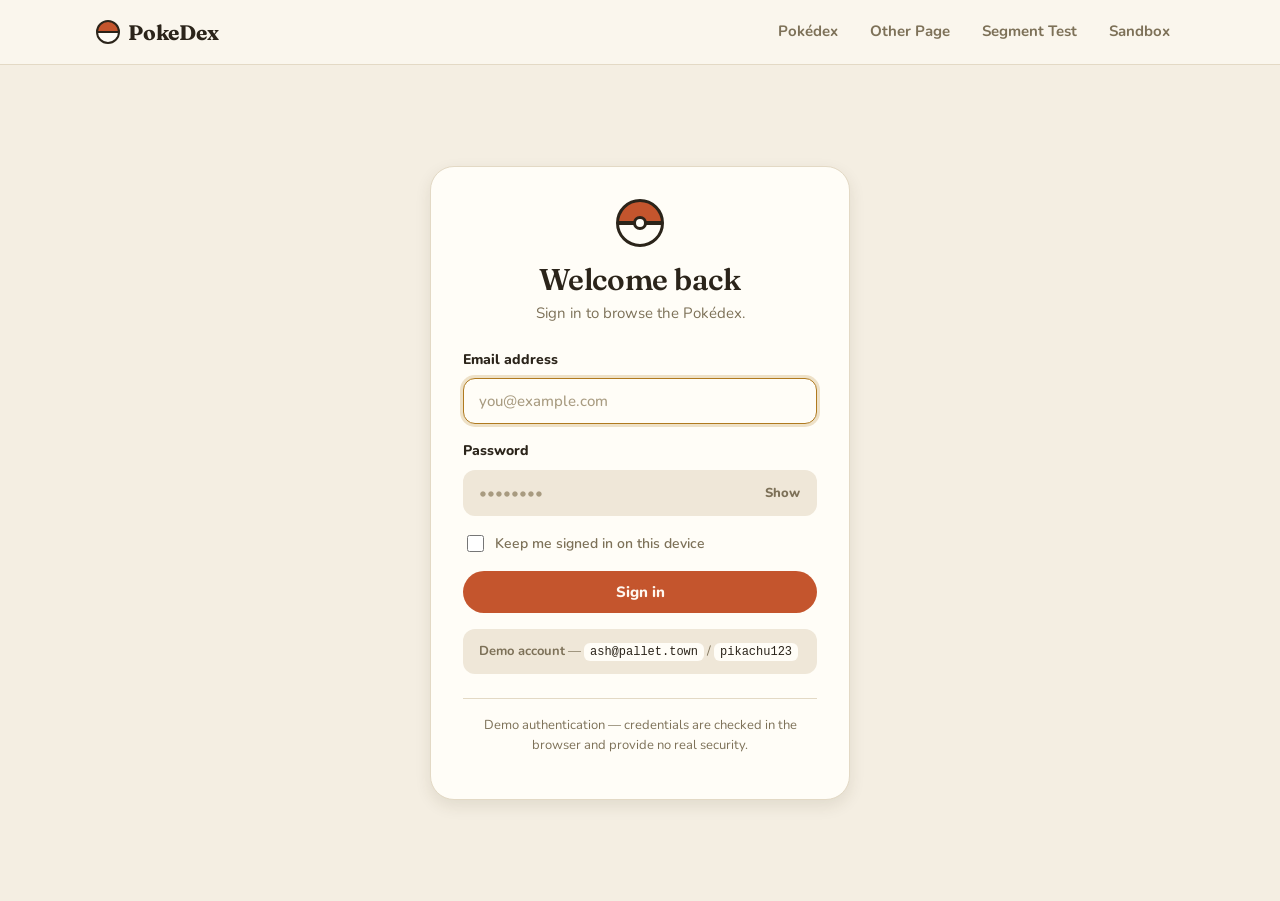
==== index.html @ d4e17fa4 "Rebuild PokeDex with shared design system and demo login - Remove Pendo instrumentation - Add token-" ====
<!DOCTYPE html>
<html lang="en">
<head>
	<meta charset="utf-8">
	<meta name="viewport" content="width=device-width, initial-scale=1">
	<title>PokeDex</title>
	<meta name="description" content="Browse the original 151 Pokémon.">

	<link rel="preconnect" href="https://fonts.googleapis.com">
	<link rel="preconnect" href="https://fonts.gstatic.com" crossorigin>
	<link href="https://fonts.googleapis.com/css2?family=Fraunces:opsz,wght@9..144,600;9..144,700&family=Nunito:wght@400;500;600;700;800&display=swap" rel="stylesheet">
	<link rel="preconnect" href="https://pokeapi.co">
	<link rel="stylesheet" href="css/style.css">

	<script src="js/demo-users.js"></script>
	<script src="js/auth.js"></script>
	<script>
		// Guard runs before any content paints. Flip PROTECTED to false to
		// make the Pokédex public (see README.md).
		var PROTECTED = true;
		if (PROTECTED) window.PokeDex.auth.requireAuth();
	</script>
</head>
<body>
	<header data-site-header></header>

	<main class="page">
		<div class="page-heading">
			<div class="page-heading__title">
				<h1>Pokédex</h1>
			</div>
			<p class="page-heading__sub">The original 151. Select one for its stats.</p>
		</div>

		<div class="toolbar">
			<div class="field toolbar__search">
				<label class="field__label" for="search">Search</label>
				<input class="input" id="search" type="search" placeholder="Name or number…" autocomplete="off">
			</div>

			<div class="field toolbar__filter">
				<label class="field__label" for="typeFilter">Type</label>
				<select class="select" id="typeFilter">
					<option value="">All types</option>
				</select>
			</div>

			<p class="toolbar__count" id="resultCount" aria-live="polite"></p>
		</div>

		<ul class="poke-grid" id="pokeList"></ul>

		<div class="state hidden" id="emptyState">
			<h2 class="state__title">No matches</h2>
			<p>Nothing lines up with that search. Try a different name or number.</p>
		</div>

		<div class="state hidden" id="errorState">
			<h2 class="state__title">Couldn't load the Pokédex</h2>
			<p id="errorMessage">The PokéAPI request failed.</p>
			<button class="btn" id="retryBtn" type="button">Try again</button>
		</div>
	</main>

	<footer class="site-footer">
		Data from <a href="https://pokeapi.co" target="_blank" rel="noopener noreferrer">PokéAPI</a>.
	</footer>

	<script src="js/nav.js"></script>
	<script src="js/pokedex.js"></script>
</body>
</html>
---- css/style.css ----
/* ==========================================================================
   PokeDex — shared design system
   Warm paper palette, soft rounded shapes, cards tinted by Pokémon type.
   Tokens first, then primitives, then components. Every page loads this file.
   ========================================================================== */

/* --- Tokens --------------------------------------------------------------- */

:root {
	--bg: #f4eee2;
	--surface: #faf6ed;
	--surface-raised: #fffdf7;
	--surface-sunken: #efe7d8;

	--text: #2b241a;
	--text-muted: #7d7158;
	--text-faint: #a89b80;

	--border: #e3d9c5;
	--border-strong: #cdbfa4;

	--accent: #c4552d;
	--accent-hover: #a8431f;
	--accent-soft: #f9e4d8;
	--accent-text: #fff8f0;

	--focus: #b07a1f;
	--danger: #b3261e;
	--danger-soft: #fbe3df;
	--success: #3b6d11;
	--success-soft: #e6efd6;

	/* How strongly a Pokémon's type colors its card and badge. */
	--tint-soft: 20%;
	--tint-mid: 42%;
	--tint-ink: 58%;

	--radius-sm: 12px;
	--radius: 18px;
	--radius-lg: 24px;
	--radius-pill: 999px;

	--shadow-sm: 0 1px 2px rgba(61, 46, 22, 0.06);
	--shadow: 0 6px 16px rgba(61, 46, 22, 0.1);
	--shadow-lg: 0 20px 50px rgba(61, 46, 22, 0.22);

	--space-1: 4px;
	--space-2: 8px;
	--space-3: 12px;
	--space-4: 16px;
	--space-5: 24px;
	--space-6: 32px;
	--space-7: 48px;

	--font: "Nunito", -apple-system, BlinkMacSystemFont, "Segoe UI", Helvetica, Arial, sans-serif;
	--font-display: "Fraunces", Georgia, "Times New Roman", serif;
	--font-mono: ui-monospace, SFMono-Regular, "SF Mono", Menlo, Consolas, monospace;

	--nav-height: 64px;
	--content-max: 1120px;
}

@media (prefers-color-scheme: dark) {
	:root:not([data-theme="light"]) {
		--bg: #1a1612;
		--surface: #211c16;
		--surface-raised: #2a241d;
		--surface-sunken: #171310;

		--text: #f1e9da;
		--text-muted: #b3a68e;
		--text-faint: #7f7460;

		--border: #3a3229;
		--border-strong: #4d4335;

		--accent: #e8784d;
		--accent-hover: #f08a62;
		--accent-soft: #3d2418;
		--accent-text: #241109;

		--focus: #e0a84a;
		--danger: #f28b7d;
		--danger-soft: #3d1f1a;
		--success: #9ccb6b;
		--success-soft: #22301a;

		--tint-soft: 28%;
		--tint-mid: 50%;
		--tint-ink: 55%;

		--shadow-sm: 0 1px 2px rgba(0, 0, 0, 0.4);
		--shadow: 0 6px 16px rgba(0, 0, 0, 0.45);
		--shadow-lg: 0 20px 50px rgba(0, 0, 0, 0.6);
	}
}

:root[data-theme="dark"] {
	--bg: #1a1612;
	--surface: #211c16;
	--surface-raised: #2a241d;
	--surface-sunken: #171310;

	--text: #f1e9da;
	--text-muted: #b3a68e;
	--text-faint: #7f7460;

	--border: #3a3229;
	--border-strong: #4d4335;

	--accent: #e8784d;
	--accent-hover: #f08a62;
	--accent-soft: #3d2418;
	--accent-text: #241109;

	--focus: #e0a84a;
	--danger: #f28b7d;
	--danger-soft: #3d1f1a;
	--success: #9ccb6b;
	--success-soft: #22301a;

	--tint-soft: 28%;
	--tint-mid: 50%;
	--tint-ink: 55%;

	--shadow-sm: 0 1px 2px rgba(0, 0, 0, 0.4);
	--shadow: 0 6px 16px rgba(0, 0, 0, 0.45);
	--shadow-lg: 0 20px 50px rgba(0, 0, 0, 0.6);
}

/* --- Type palette ---------------------------------------------------------
   One hue per type. Everything else (card wash, badge fill, ink) is derived
   with color-mix against the current surface and text, so the same 18 lines
   work in light and dark mode. */

:root {
	--t: var(--text-faint);
}

.t-normal {
	--t: #a8a077;
}
.t-fire {
	--t: #e2642e;
}
.t-water {
	--t: #4a8fd8;
}
.t-electric {
	--t: #e9b60c;
}
.t-grass {
	--t: #5fa83c;
}
.t-ice {
	--t: #5cb9c1;
}
.t-fighting {
	--t: #c0392b;
}
.t-poison {
	--t: #9b4f9b;
}
.t-ground {
	--t: #c7984a;
}
.t-flying {
	--t: #8a7fd6;
}
.t-psychic {
	--t: #e4588a;
}
.t-bug {
	--t: #93a81c;
}
.t-rock {
	--t: #b59a3c;
}
.t-ghost {
	--t: #6b5a9e;
}
.t-dragon {
	--t: #6f4bd8;
}
.t-dark {
	--t: #6b574d;
}
.t-steel {
	--t: #8a8ca3;
}
.t-fairy {
	--t: #e08bb0;
}

/* --- Reset ---------------------------------------------------------------- */

*,
*::before,
*::after {
	box-sizing: border-box;
}

html {
	-webkit-text-size-adjust: 100%;
}

body {
	margin: 0;
	background-color: var(--bg);
	color: var(--text);
	font-family: var(--font);
	font-size: 16px;
	line-height: 1.55;
	-webkit-font-smoothing: antialiased;
}

h1,
h2,
h3,
h4 {
	margin: 0 0 var(--space-3);
	line-height: 1.15;
	font-weight: 700;
	letter-spacing: -0.01em;
}

h1,
h2 {
	font-family: var(--font-display);
	font-weight: 600;
}

h1 {
	font-size: clamp(32px, 5vw, 44px);
}
h2 {
	font-size: clamp(22px, 3vw, 28px);
}
h3 {
	font-size: 17px;
	font-weight: 800;
}

p {
	margin: 0 0 var(--space-3);
}

a {
	color: var(--accent);
	text-decoration: none;
}

a:hover {
	text-decoration: underline;
}

img {
	max-width: 100%;
	display: block;
}

code {
	font-family: var(--font-mono);
	font-size: 0.9em;
}

:focus-visible {
	outline: 2px solid var(--focus);
	outline-offset: 2px;
	border-radius: var(--radius-sm);
}

.visually-hidden {
	position: absolute;
	width: 1px;
	height: 1px;
	padding: 0;
	margin: -1px;
	overflow: hidden;
	clip: rect(0 0 0 0);
	white-space: nowrap;
	border: 0;
}

.hidden {
	display: none !important;
}

/* --- Layout --------------------------------------------------------------- */

.page {
	max-width: var(--content-max);
	margin: 0 auto;
	padding: var(--space-6) var(--space-4) var(--space-7);
}

.page--narrow {
	max-width: 760px;
}

.stack > * + * {
	margin-top: var(--space-4);
}

.panel {
	background-color: var(--surface-raised);
	border: 1px solid var(--border);
	border-radius: var(--radius-lg);
	padding: var(--space-5);
	box-shadow: var(--shadow-sm);
}

/* --- Site header / nav ---------------------------------------------------- */

.site-header {
	position: sticky;
	top: 0;
	z-index: 50;
	background-color: var(--surface);
	border-bottom: 1px solid var(--border);
}

.site-header__inner {
	max-width: var(--content-max);
	margin: 0 auto;
	min-height: var(--nav-height);
	padding: var(--space-2) var(--space-4);
	display: flex;
	align-items: center;
	gap: var(--space-4);
	flex-wrap: wrap;
}

.brand {
	display: inline-flex;
	align-items: center;
	gap: var(--space-2);
	font-family: var(--font-display);
	font-weight: 700;
	font-size: 21px;
	letter-spacing: -0.01em;
	color: var(--text);
}

.brand:hover {
	text-decoration: none;
}

.brand__mark {
	width: 24px;
	height: 24px;
	border-radius: 50%;
	background: linear-gradient(180deg, var(--accent) 0 46%, var(--text) 46% 54%, var(--surface-raised) 54% 100%);
	border: 2px solid var(--text);
	flex: none;
}

.site-nav {
	display: flex;
	align-items: center;
	gap: var(--space-1);
	margin-left: auto;
	flex-wrap: wrap;
}

.site-nav__link {
	display: block;
	padding: var(--space-2) 14px;
	border-radius: var(--radius-pill);
	color: var(--text-muted);
	font-size: 15px;
	font-weight: 700;
}

.site-nav__link:hover {
	background-color: var(--surface-sunken);
	color: var(--text);
	text-decoration: none;
}

.site-nav__link[aria-current="page"] {
	color: var(--accent);
	background-color: var(--accent-soft);
}

.site-nav__user {
	display: inline-flex;
	align-items: center;
	gap: var(--space-2);
	padding-left: var(--space-3);
	margin-left: var(--space-2);
	border-left: 1px solid var(--border);
	font-size: 14px;
	font-weight: 600;
	color: var(--text-muted);
}

@media (max-width: 600px) {
	.site-header__inner {
		gap: var(--space-2);
		padding: var(--space-2) var(--space-3);
	}

	.site-nav {
		width: 100%;
		margin-left: 0;
	}

	.site-nav__link {
		padding: var(--space-2) var(--space-3);
		font-size: 14px;
	}

	.site-nav__user {
		margin-left: auto;
		padding-left: var(--space-2);
	}

	/* The name is redundant next to the avatar when space is tight. */
	.site-nav__user > span:not(.avatar) {
		display: none;
	}
}

.avatar {
	width: 30px;
	height: 30px;
	border-radius: 50%;
	background-color: var(--accent);
	color: var(--accent-text);
	display: grid;
	place-items: center;
	font-size: 12px;
	font-weight: 800;
	flex: none;
}

/* --- Buttons -------------------------------------------------------------- */

.btn {
	display: inline-flex;
	align-items: center;
	justify-content: center;
	gap: var(--space-2);
	padding: 11px 22px;
	border: 1px solid transparent;
	border-radius: var(--radius-pill);
	background-color: var(--accent);
	color: var(--accent-text);
	font-family: inherit;
	font-size: 15px;
	font-weight: 800;
	line-height: 1.2;
	cursor: pointer;
	transition: background-color 120ms ease, border-color 120ms ease, opacity 120ms ease, transform 120ms ease;
}

.btn:hover:not(:disabled) {
	background-color: var(--accent-hover);
	text-decoration: none;
}

.btn:active:not(:disabled) {
	transform: scale(0.98);
}

.btn:disabled,
.btn[aria-busy="true"] {
	opacity: 0.65;
	cursor: not-allowed;
}

.btn--secondary {
	background-color: var(--surface-raised);
	border-color: var(--border-strong);
	color: var(--text);
}

.btn--secondary:hover:not(:disabled) {
	background-color: var(--surface-sunken);
}

.btn--ghost {
	background-color: transparent;
	color: var(--text-muted);
	font-weight: 700;
	padding: 6px 12px;
}

.btn--ghost:hover:not(:disabled) {
	background-color: var(--surface-sunken);
	color: var(--text);
}

.btn--block {
	width: 100%;
}

.spinner {
	width: 15px;
	height: 15px;
	border: 2px solid currentColor;
	border-right-color: transparent;
	border-radius: 50%;
	animation: spin 600ms linear infinite;
	flex: none;
}

@keyframes spin {
	to {
		transform: rotate(360deg);
	}
}

@media (prefers-reduced-motion: reduce) {
	* {
		animation-duration: 0.01ms !important;
		animation-iteration-count: 1 !important;
		transition-duration: 0.01ms !important;
	}
}

/* --- Forms ---------------------------------------------------------------- */

.field {
	display: block;
	margin-bottom: var(--space-4);
}

.field__label {
	display: block;
	margin-bottom: var(--space-2);
	font-size: 14px;
	font-weight: 800;
	color: var(--text);
}

.field__hint {
	display: block;
	margin-top: var(--space-2);
	font-size: 13px;
	color: var(--text-muted);
}

.field__error {
	display: block;
	margin-top: var(--space-2);
	font-size: 13px;
	font-weight: 700;
	color: var(--danger);
}

/* Filled fields: a sunken wash instead of a hard outline, border on focus. */
.input,
.select,
.textarea {
	width: 100%;
	padding: 12px 15px;
	border: 1.5px solid transparent;
	border-radius: var(--radius-sm);
	background-color: var(--surface-sunken);
	color: var(--text);
	font-family: inherit;
	font-size: 15px;
	font-weight: 600;
	transition: border-color 120ms ease, background-color 120ms ease, box-shadow 120ms ease;
}

.input::placeholder,
.textarea::placeholder {
	color: var(--text-faint);
	font-weight: 500;
}

.input:hover,
.select:hover,
.textarea:hover {
	border-color: var(--border-strong);
}

.input:focus,
.select:focus,
.textarea:focus {
	outline: none;
	border-color: var(--focus);
	background-color: var(--surface-raised);
	box-shadow: 0 0 0 3px color-mix(in srgb, var(--focus) 22%, transparent);
}

.input[aria-invalid="true"] {
	border-color: var(--danger);
}

.input[aria-invalid="true"]:focus {
	box-shadow: 0 0 0 3px color-mix(in srgb, var(--danger) 22%, transparent);
}

.textarea {
	resize: vertical;
	min-height: 120px;
}

.input-group {
	position: relative;
	display: flex;
}

.input-group .input {
	padding-right: 76px;
}

.input-group__action {
	position: absolute;
	top: 50%;
	right: 7px;
	transform: translateY(-50%);
	border: none;
	background: transparent;
	color: var(--text-muted);
	font: inherit;
	font-size: 13px;
	font-weight: 800;
	padding: 6px 10px;
	border-radius: var(--radius-pill);
	cursor: pointer;
}

.input-group__action:hover {
	background-color: var(--surface-raised);
	color: var(--text);
}

.form-row {
	display: grid;
	grid-template-columns: 160px 1fr;
	gap: var(--space-3);
	align-items: center;
	margin-bottom: var(--space-4);
}

.form-row .field__label {
	margin-bottom: 0;
}

@media (max-width: 600px) {
	.form-row {
		grid-template-columns: 1fr;
		gap: var(--space-2);
	}
}

/* --- Alerts --------------------------------------------------------------- */

.alert {
	padding: var(--space-3) var(--space-4);
	border-radius: var(--radius-sm);
	border: 1px solid transparent;
	font-size: 14px;
	font-weight: 700;
}

.alert--error {
	background-color: var(--danger-soft);
	border-color: color-mix(in srgb, var(--danger) 35%, transparent);
	color: var(--danger);
}

.alert--success {
	background-color: var(--success-soft);
	border-color: color-mix(in srgb, var(--success) 35%, transparent);
	color: var(--success);
}

.alert--info {
	background-color: var(--surface-sunken);
	border-color: var(--border);
	color: var(--text-muted);
	font-weight: 500;
}

/* --- Page heading --------------------------------------------------------- */

.page-heading {
	margin-bottom: var(--space-5);
}

.page-heading__title {
	display: flex;
	align-items: center;
	gap: var(--space-3);
	flex-wrap: wrap;
}

.page-heading__sub {
	color: var(--text-muted);
	font-size: 17px;
	margin: 0;
}

/* --- Auth page ------------------------------------------------------------ */

.auth {
	min-height: calc(100vh - var(--nav-height));
	display: grid;
	place-items: center;
	padding: var(--space-6) var(--space-4);
}

.auth__card {
	width: 100%;
	max-width: 420px;
	background-color: var(--surface-raised);
	border: 1px solid var(--border);
	border-radius: var(--radius-lg);
	box-shadow: var(--shadow);
	padding: var(--space-6);
}

.auth__header {
	text-align: center;
	margin-bottom: var(--space-5);
}

.auth__header h1 {
	font-size: 30px;
	margin-bottom: var(--space-1);
}

.auth__header p {
	color: var(--text-muted);
	font-size: 15px;
	margin: 0;
}

.auth__mark {
	width: 48px;
	height: 48px;
	margin: 0 auto var(--space-4);
	border-radius: 50%;
	background: linear-gradient(180deg, var(--accent) 0 46%, var(--text) 46% 54%, var(--surface-raised) 54% 100%);
	border: 3px solid var(--text);
	position: relative;
}

.auth__mark::after {
	content: "";
	position: absolute;
	inset: 50% auto auto 50%;
	transform: translate(-50%, -50%);
	width: 14px;
	height: 14px;
	border-radius: 50%;
	background-color: var(--surface-raised);
	border: 3px solid var(--text);
}

.auth__footer {
	margin-top: var(--space-5);
	padding-top: var(--space-4);
	border-top: 1px solid var(--border);
	font-size: 13px;
	color: var(--text-muted);
	text-align: center;
}

.auth__demo {
	margin-top: var(--space-4);
	padding: var(--space-3) var(--space-4);
	border-radius: var(--radius-sm);
	background-color: var(--surface-sunken);
	font-size: 13px;
	color: var(--text-muted);
}

.auth__demo code {
	font-size: 12px;
	color: var(--text);
	background-color: var(--surface-raised);
	padding: 2px 6px;
	border-radius: 6px;
}

.checkbox {
	display: flex;
	align-items: center;
	gap: var(--space-2);
	font-size: 14px;
	font-weight: 600;
	color: var(--text-muted);
	cursor: pointer;
	user-select: none;
}

.checkbox input {
	width: 17px;
	height: 17px;
	accent-color: var(--accent);
	cursor: pointer;
	flex: none;
}

/* --- Pokedex toolbar ------------------------------------------------------ */

.toolbar {
	display: flex;
	gap: var(--space-3);
	flex-wrap: wrap;
	align-items: flex-end;
	margin-bottom: var(--space-5);
}

.toolbar .field {
	margin-bottom: 0;
}

.toolbar__search {
	flex: 1 1 280px;
}

.toolbar__filter {
	flex: 0 1 190px;
}

.toolbar__count {
	margin-left: auto;
	font-size: 14px;
	font-weight: 700;
	color: var(--text-muted);
	padding-bottom: 12px;
}

@media (max-width: 600px) {
	.toolbar {
		gap: var(--space-3) var(--space-2);
	}

	.toolbar__filter {
		flex: 1 1 140px;
	}
}

/* --- Pokemon grid --------------------------------------------------------- */

.poke-grid {
	display: grid;
	grid-template-columns: repeat(auto-fill, minmax(170px, 1fr));
	gap: var(--space-4);
	list-style: none;
	margin: 0;
	padding: 0;
}

/* 170px + gutters doesn't fit two columns on a phone, so shrink the track
   rather than dropping to a single very wide card. */
@media (max-width: 600px) {
	.poke-grid {
		grid-template-columns: repeat(auto-fill, minmax(140px, 1fr));
		gap: var(--space-3);
	}

	.poke-card__img {
		width: 80px;
		height: 80px;
	}
}

.poke-card {
	position: relative;
	width: 100%;
	display: flex;
	flex-direction: column;
	align-items: center;
	gap: var(--space-2);
	padding: var(--space-4) var(--space-3) var(--space-4);
	background-color: var(--surface-raised);
	border: 1px solid var(--border);
	border-radius: var(--radius);
	box-shadow: var(--shadow-sm);
	font-family: inherit;
	color: inherit;
	text-align: center;
	cursor: pointer;
	transition: transform 140ms ease, box-shadow 140ms ease, border-color 140ms ease, background-color 300ms ease;
}

.poke-card:hover {
	transform: translateY(-3px);
	box-shadow: var(--shadow);
}

/* Once the type is known, the card takes on a wash of its primary type. */
.poke-card.is-tinted {
	background-color: color-mix(in oklab, var(--t) var(--tint-soft), var(--surface-raised));
	border-color: color-mix(in oklab, var(--t) 30%, var(--border));
}

.poke-card.is-tinted .poke-card__name {
	color: color-mix(in oklab, var(--t) var(--tint-ink), var(--text));
}

.poke-card.is-tinted .poke-card__id {
	color: color-mix(in oklab, var(--t) 50%, var(--text-muted));
}

.poke-card__id {
	font-family: var(--font-mono);
	font-size: 12px;
	font-weight: 600;
	color: var(--text-faint);
}

.poke-card__img {
	width: 96px;
	height: 96px;
	object-fit: contain;
	filter: drop-shadow(0 4px 6px rgba(61, 46, 22, 0.18));
}

.poke-card__name {
	font-size: 16px;
	font-weight: 800;
	text-transform: capitalize;
	margin: 0;
}

.poke-card__types {
	display: flex;
	gap: var(--space-1);
	flex-wrap: wrap;
	justify-content: center;
	min-height: 22px;
}

/* --- Type badges ---------------------------------------------------------- */

.type-badge {
	display: inline-block;
	padding: 3px 10px;
	border-radius: var(--radius-pill);
	font-size: 11px;
	font-weight: 800;
	letter-spacing: 0.03em;
	text-transform: capitalize;
	background-color: color-mix(in oklab, var(--t) var(--tint-mid), var(--surface-raised));
	color: color-mix(in oklab, var(--t) var(--tint-ink), var(--text));
}

/* --- Skeletons ------------------------------------------------------------ */

.skeleton {
	background: linear-gradient(90deg, var(--surface-sunken) 25%, var(--border) 37%, var(--surface-sunken) 63%);
	background-size: 400% 100%;
	animation: shimmer 1.4s ease infinite;
	border-radius: var(--radius-sm);
}

@keyframes shimmer {
	0% {
		background-position: 100% 50%;
	}
	100% {
		background-position: 0 50%;
	}
}

.poke-card--skeleton {
	cursor: default;
	pointer-events: none;
}

.poke-card--skeleton:hover {
	transform: none;
	box-shadow: var(--shadow-sm);
}

/* --- Empty / error states ------------------------------------------------- */

.state {
	text-align: center;
	padding: var(--space-7) var(--space-4);
	color: var(--text-muted);
}

.state__title {
	color: var(--text);
	margin-bottom: var(--space-2);
}

/* --- Detail dialog -------------------------------------------------------- */

.dialog {
	position: fixed;
	inset: 0;
	z-index: 100;
	display: grid;
	place-items: center;
	padding: var(--space-4);
}

.dialog__backdrop {
	position: absolute;
	inset: 0;
	background-color: rgba(43, 36, 26, 0.55);
	backdrop-filter: blur(3px);
}

.dialog__panel {
	position: relative;
	width: 100%;
	max-width: 520px;
	max-height: 90vh;
	overflow-y: auto;
	background-color: var(--surface-raised);
	border: 1px solid var(--border);
	border-radius: var(--radius-lg);
	box-shadow: var(--shadow-lg);
	padding: var(--space-6);
	animation: pop 160ms ease-out;
}

@keyframes pop {
	from {
		opacity: 0;
		transform: scale(0.96) translateY(6px);
	}
	to {
		opacity: 1;
		transform: scale(1) translateY(0);
	}
}

.dialog__close {
	position: absolute;
	top: var(--space-3);
	right: var(--space-3);
	width: 34px;
	height: 34px;
	display: grid;
	place-items: center;
	border: none;
	border-radius: 50%;
	background-color: color-mix(in srgb, var(--text) 8%, transparent);
	color: var(--text-muted);
	font-size: 18px;
	line-height: 1;
	cursor: pointer;
	z-index: 1;
}

.dialog__close:hover {
	background-color: color-mix(in srgb, var(--text) 14%, transparent);
	color: var(--text);
}

/* The header block carries the primary type's wash, like the grid card. */
.detail__top {
	display: flex;
	align-items: center;
	gap: var(--space-4);
	margin: calc(var(--space-6) * -1) calc(var(--space-6) * -1) var(--space-5);
	padding: var(--space-6);
	background-color: color-mix(in oklab, var(--t) var(--tint-soft), var(--surface-raised));
	border-bottom: 1px solid color-mix(in oklab, var(--t) 30%, var(--border));
}

.detail__img {
	width: 140px;
	height: 140px;
	object-fit: contain;
	flex: none;
	filter: drop-shadow(0 6px 10px rgba(61, 46, 22, 0.22));
}

.detail__id {
	font-family: var(--font-mono);
	font-size: 13px;
	font-weight: 600;
	color: color-mix(in oklab, var(--t) 50%, var(--text-muted));
}

.detail__name {
	text-transform: capitalize;
	margin: 0 0 var(--space-2);
	color: color-mix(in oklab, var(--t) var(--tint-ink), var(--text));
}

.detail__types {
	display: flex;
	gap: var(--space-1);
	flex-wrap: wrap;
}

.detail__meta {
	display: grid;
	grid-template-columns: repeat(auto-fit, minmax(110px, 1fr));
	gap: var(--space-3);
	margin-bottom: var(--space-5);
}

.meta-tile {
	background-color: var(--surface-sunken);
	border-radius: var(--radius-sm);
	padding: var(--space-3);
	text-align: center;
}

.meta-tile__label {
	display: block;
	font-size: 11px;
	font-weight: 800;
	letter-spacing: 0.06em;
	text-transform: uppercase;
	color: var(--text-faint);
	margin-bottom: 2px;
}

.meta-tile__value {
	font-size: 18px;
	font-weight: 800;
}

.stat {
	display: grid;
	grid-template-columns: 96px 1fr 36px;
	align-items: center;
	gap: var(--space-3);
	margin-bottom: var(--space-2);
	font-size: 13px;
}

.stat__label {
	color: var(--text-muted);
	font-weight: 700;
	text-transform: capitalize;
}

.stat__track {
	height: 8px;
	background-color: var(--surface-sunken);
	border-radius: var(--radius-pill);
	overflow: hidden;
}

.stat__fill {
	display: block; /* it's a <span>; inline would ignore width/height */
	height: 100%;
	background-color: color-mix(in oklab, var(--t) 85%, var(--text));
	border-radius: var(--radius-pill);
}

.stat__value {
	font-family: var(--font-mono);
	font-weight: 600;
	text-align: right;
	color: var(--text);
}

@media (max-width: 520px) {
	.detail__top {
		flex-direction: column;
		text-align: center;
	}
	.detail__types {
		justify-content: center;
	}
}

/* --- Footer --------------------------------------------------------------- */

.site-footer {
	border-top: 1px solid var(--border);
	padding: var(--space-5) var(--space-4);
	text-align: center;
	font-size: 13px;
	color: var(--text-faint);
}
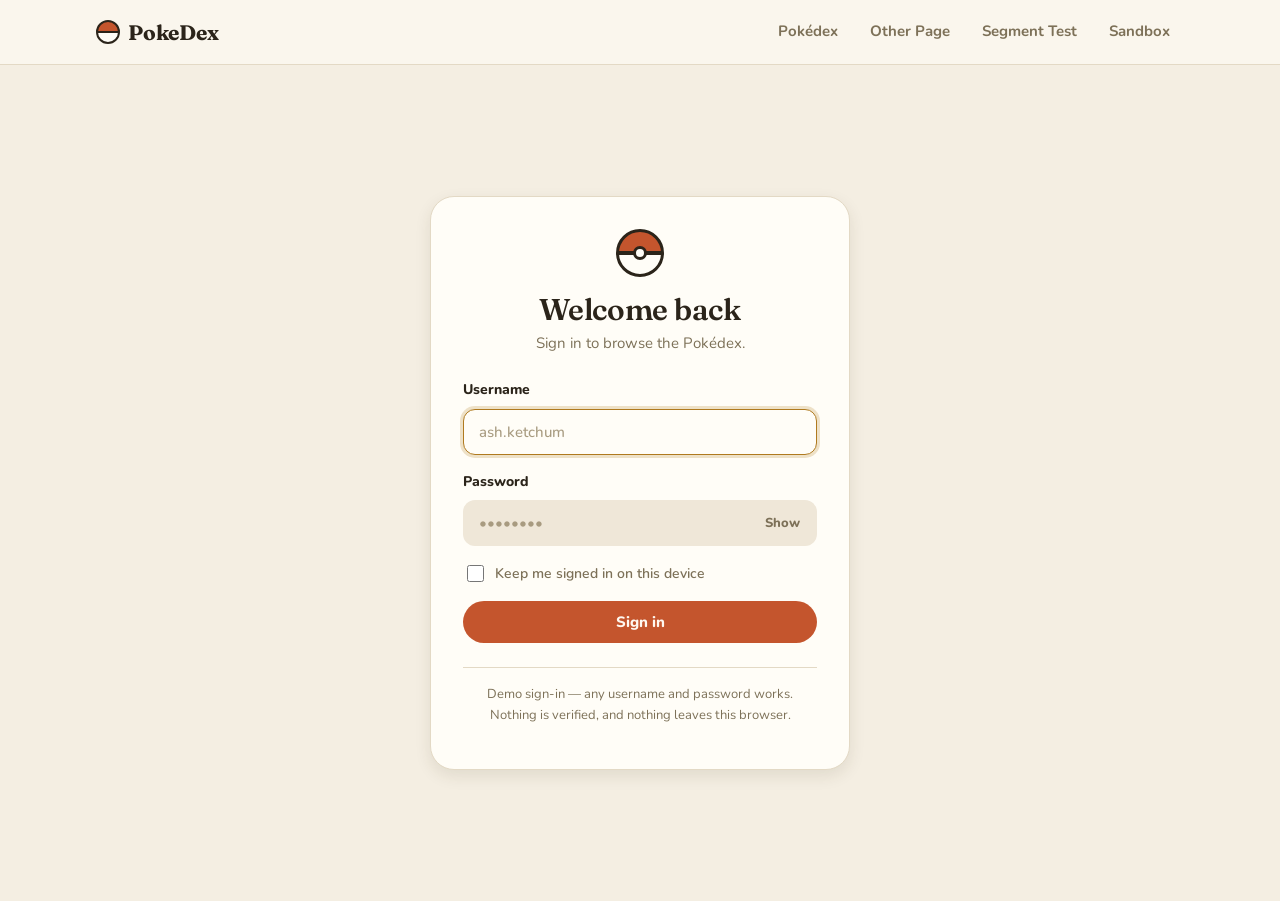
==== commit b0b436e8: "Open the login to any username and password There are no accounts, so the demo-user seed only got in" ====
--- a/index.html
+++ b/index.html
@@ -12,8 +12,20 @@
 	<link rel="preconnect" href="https://pokeapi.co">
 	<link rel="stylesheet" href="css/style.css">
 
-	<script src="js/demo-users.js"></script>
+	<!-- Novus by Pendo -->
+<script>
+(function(apiKey){
+    (function(p,e,n,d,o){var v,w,x,y,z;o=p[d]=p[d]||{};o._q=o._q||[];
+    v=['initialize','identify','updateOptions','pageLoad','track', 'trackAgent'];for(w=0,x=v.length;w<x;++w)(function(m){
+    o[m]=o[m]||function(){o._q[m===v[0]?'unshift':'push']([m].concat([].slice.call(arguments,0)));};})(v[w]);
+    y=e.createElement(n);y.async=!0;y.src='https://cdn.pendo.io/agent/static/'+apiKey+'/pendo.js';
+    z=e.getElementsByTagName(n)[0];z.parentNode.insertBefore(y,z);})(window,document,'script','pendo');
+})('9683543d-ca32-4619-a180-597596a8c318');
+</script>
+	<!-- End Novus by Pendo -->
+
 	<script src="js/auth.js"></script>
+	<script src="js/analytics.js"></script>
 	<script>
 		// Guard runs before any content paints. Flip PROTECTED to false to
 		// make the Pokédex public (see README.md).
--- a/css/style.css
+++ b/css/style.css
@@ -761,23 +761,6 @@
 	font-size: 13px;
 	color: var(--text-muted);
 	text-align: center;
-}
-
-.auth__demo {
-	margin-top: var(--space-4);
-	padding: var(--space-3) var(--space-4);
-	border-radius: var(--radius-sm);
-	background-color: var(--surface-sunken);
-	font-size: 13px;
-	color: var(--text-muted);
-}
-
-.auth__demo code {
-	font-size: 12px;
-	color: var(--text);
-	background-color: var(--surface-raised);
-	padding: 2px 6px;
-	border-radius: 6px;
 }
 
 .checkbox {
